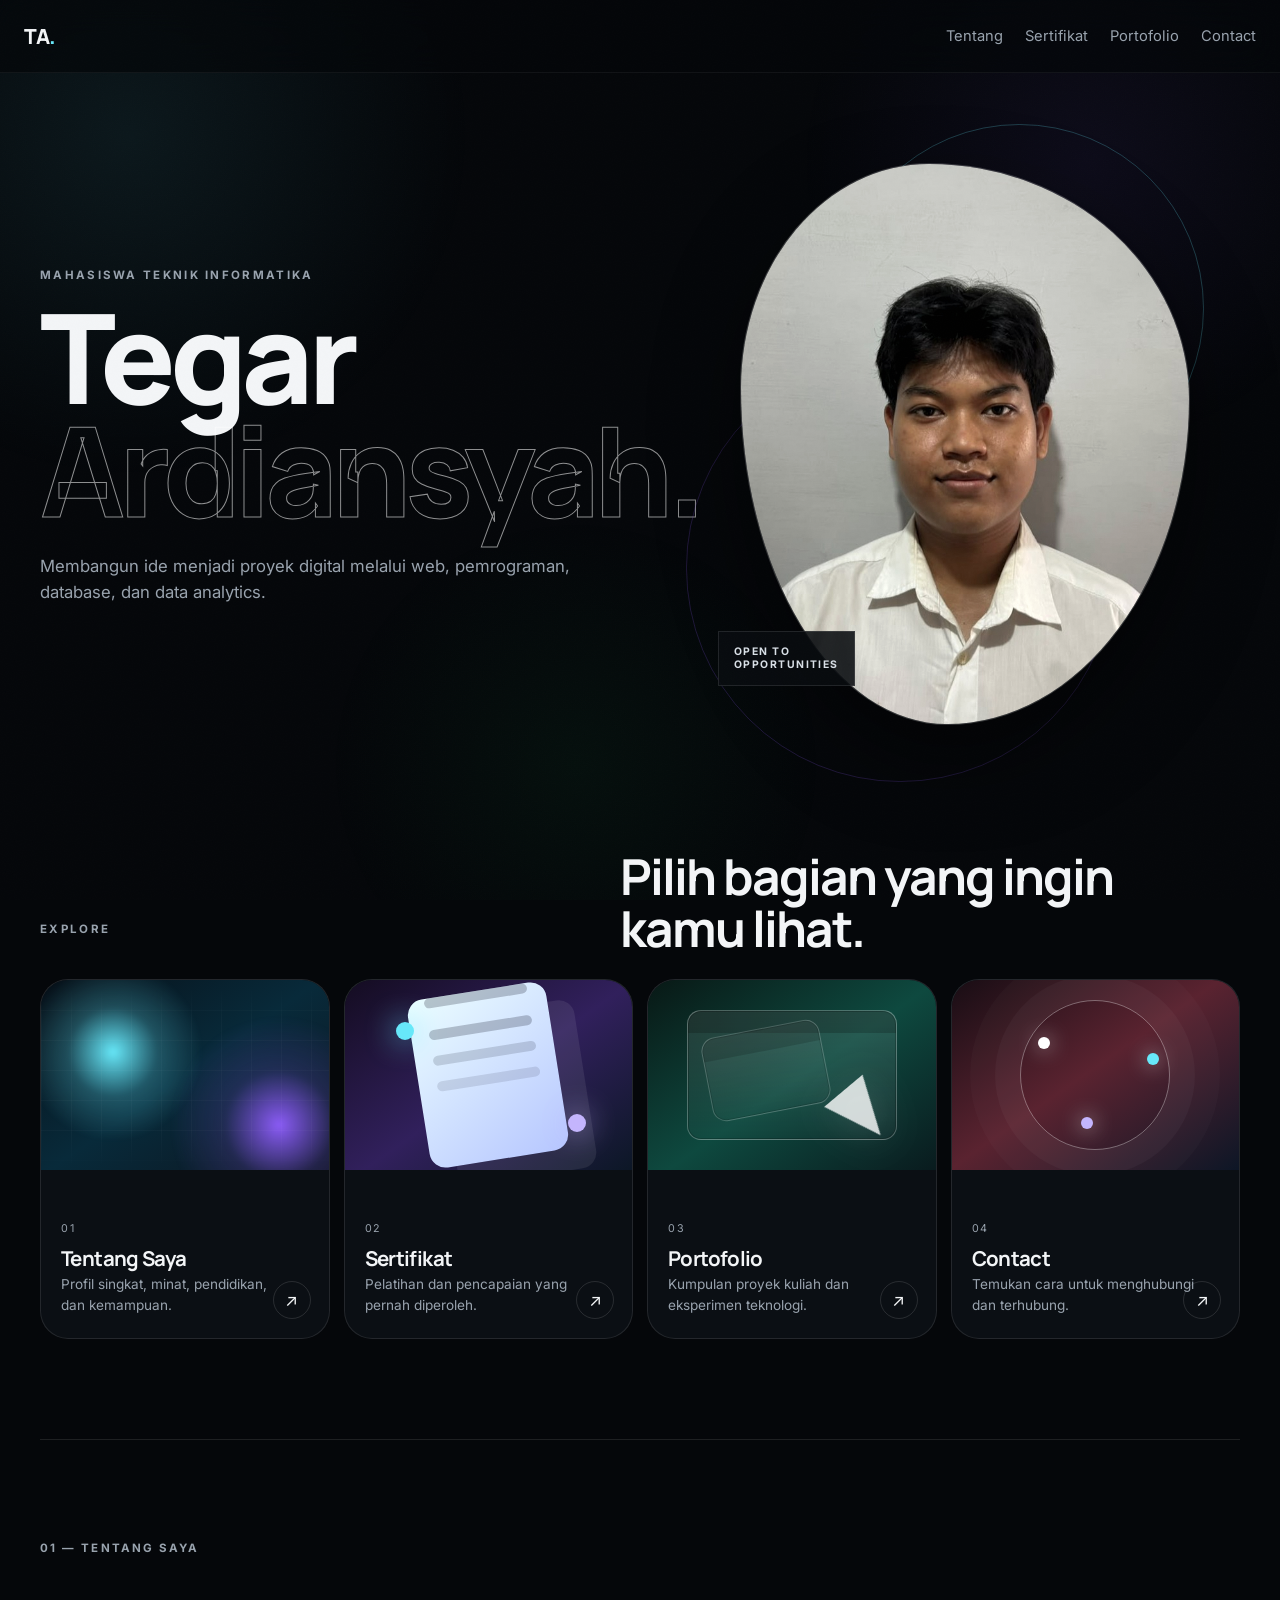
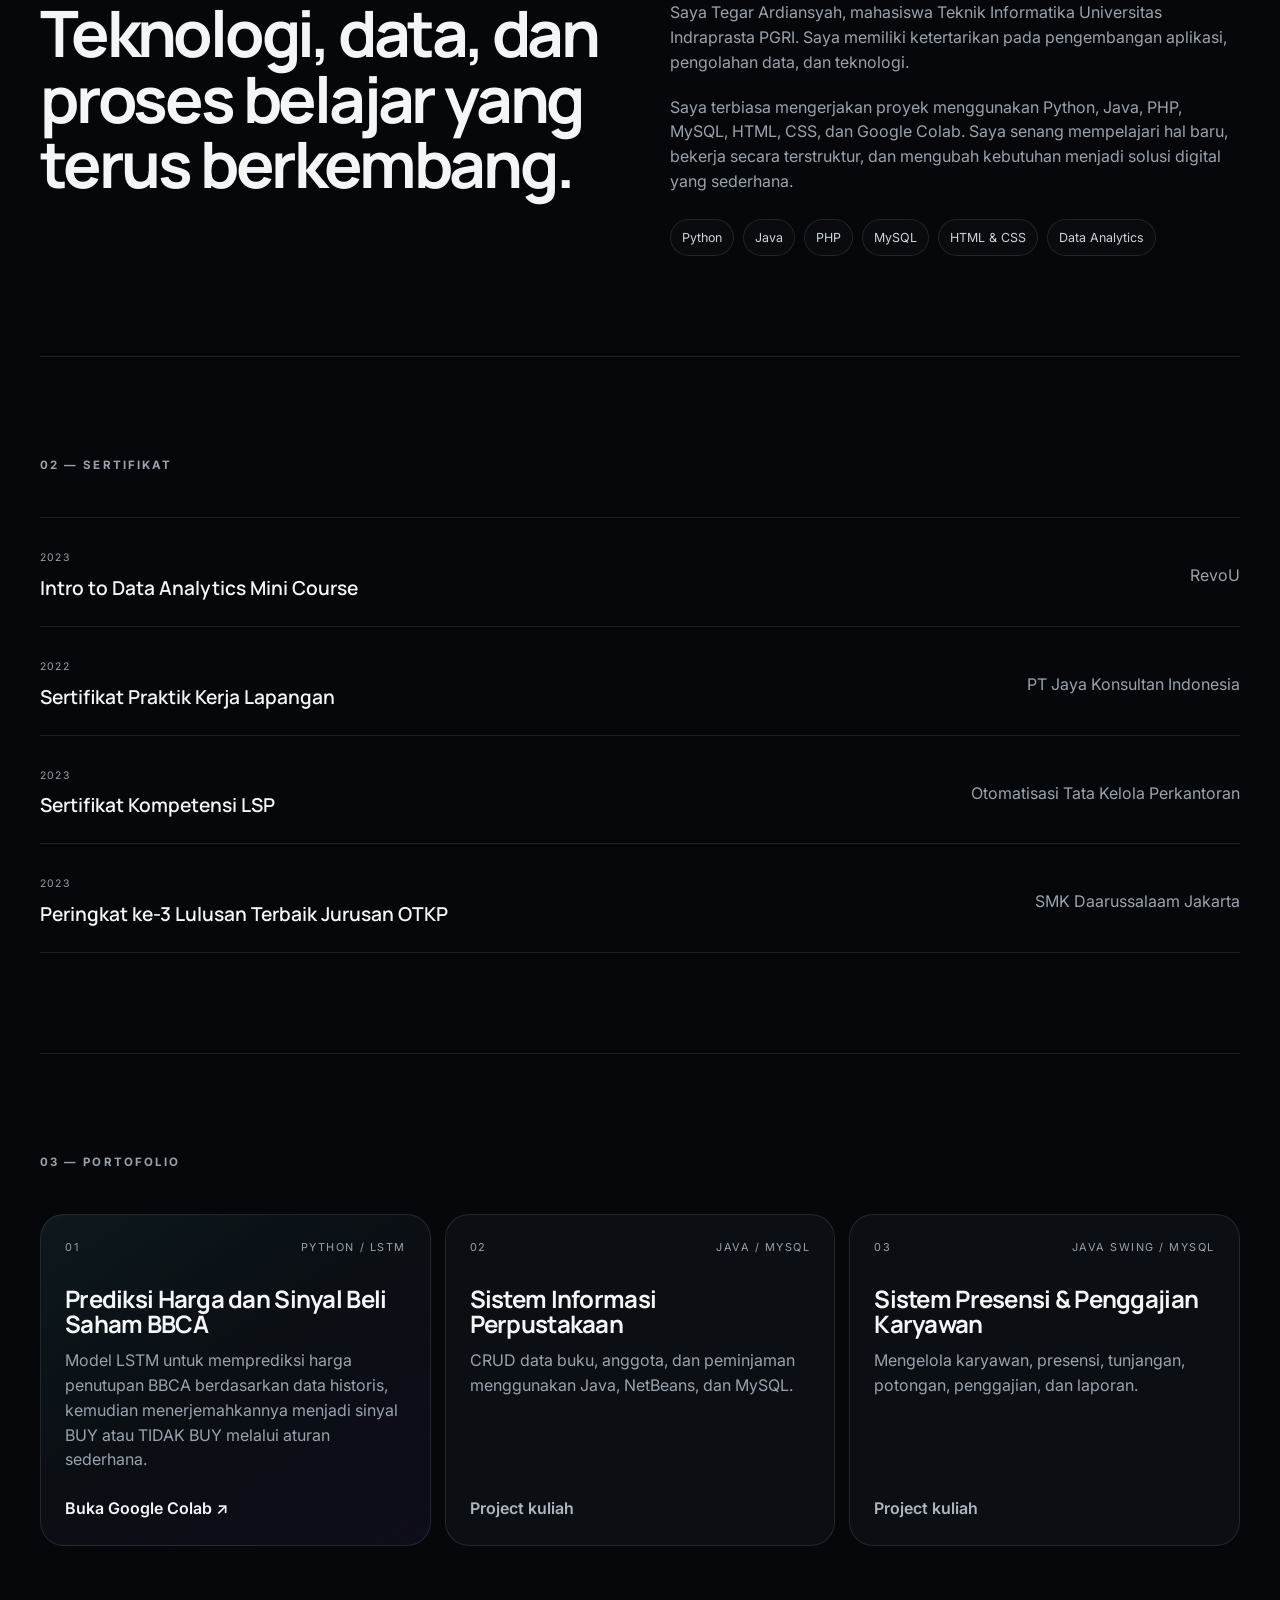
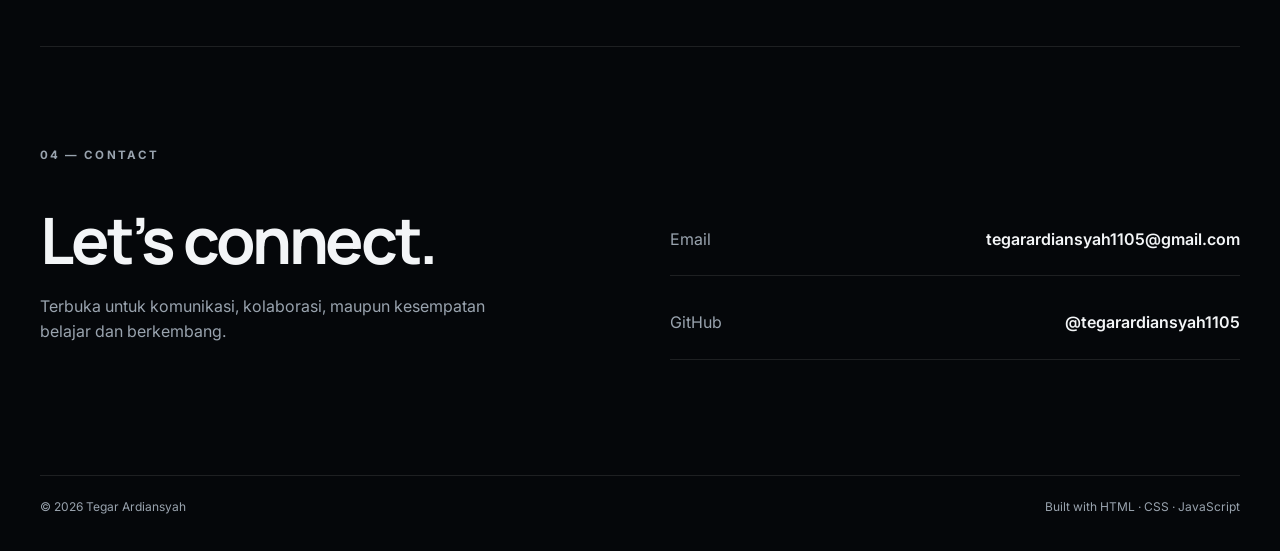
==== tegar-portfolio/index.html @ a0948909 "Portfolio website" ====
<!DOCTYPE html>
<html lang="id">
<head>
  <meta charset="UTF-8" />
  <meta name="viewport" content="width=device-width, initial-scale=1.0" />
  <meta name="description" content="Portfolio pribadi Tegar Ardiansyah — Mahasiswa Teknik Informatika." />
  <title>Portfolio Tegar Ardiansyah </title>
  <link rel="preconnect" href="https://fonts.googleapis.com">
  <link rel="preconnect" href="https://fonts.gstatic.com" crossorigin>
  <link href="https://fonts.googleapis.com/css2?family=Inter:wght@400;500;600;700&family=Manrope:wght@500;600;700;800&display=swap" rel="stylesheet">
  <link rel="stylesheet" href="style.css" />
</head>
<body>
  <div class="noise" aria-hidden="true"></div>

  <header class="site-header">
    <a class="brand" href="#home">TA<span>.</span></a>
    <nav class="top-nav" aria-label="Navigasi utama">
      <a href="#about">Tentang</a>
      <a href="#certificates">Sertifikat</a>
      <a href="#portfolio">Portofolio</a>
      <a href="#contact">Contact</a>
    </nav>
  </header>

  <main id="home">
    <section class="hero section-shell">
      <div class="hero-copy">
        <p class="eyebrow">MAHASISWA TEKNIK INFORMATIKA</p>
        <h1>Tegar<br><span>Ardiansyah.</span></h1>
        <p class="hero-text">
          Membangun ide menjadi proyek digital melalui web, pemrograman, database,
          dan data analytics.
        </p>
      </div>

      <div class="hero-portrait-wrap">
        <div class="hero-ring ring-one"></div>
        <div class="hero-ring ring-two"></div>
        <div class="hero-portrait">
          <img src="assets/profile.jpg" alt="Foto Tegar Ardiansyah" />
        </div>
        <div class="hero-tag">OPEN TO<br>OPPORTUNITIES</div>
      </div>
    </section>

    <section class="menu-section section-shell" aria-label="Menu portfolio">
      <div class="section-intro">
        <p class="eyebrow">EXPLORE</p>
        <h2>Pilih bagian yang ingin kamu lihat.</h2>
      </div>

      <div class="menu-grid">
        <a class="menu-card card-about" href="#about">
          <div class="card-art art-about" aria-hidden="true">
            <div class="orb orb-a"></div><div class="orb orb-b"></div><div class="grid-lines"></div>
          </div>
          <div class="menu-card-content">
            <span class="menu-index">01</span>
            <h3>Tentang Saya</h3>
            <p>Profil singkat, minat, pendidikan, dan kemampuan.</p>
            <span class="card-arrow">↗</span>
          </div>
        </a>

        <a class="menu-card card-certs" href="#certificates">
          <div class="card-art art-certs" aria-hidden="true">
            <div class="paper"></div><div class="spark spark-1"></div><div class="spark spark-2"></div>
          </div>
          <div class="menu-card-content">
            <span class="menu-index">02</span>
            <h3>Sertifikat</h3>
            <p>Pelatihan dan pencapaian yang pernah diperoleh.</p>
            <span class="card-arrow">↗</span>
          </div>
        </a>

        <a class="menu-card card-projects" href="#portfolio">
          <div class="card-art art-projects" aria-hidden="true">
            <div class="window"></div><div class="window window-small"></div><div class="cursor-shape"></div>
          </div>
          <div class="menu-card-content">
            <span class="menu-index">03</span>
            <h3>Portofolio</h3>
            <p>Kumpulan proyek kuliah dan eksperimen teknologi.</p>
            <span class="card-arrow">↗</span>
          </div>
        </a>

        <a class="menu-card card-contact" href="#contact">
          <div class="card-art art-contact" aria-hidden="true">
            <div class="pulse"></div><div class="mini-dot dot-1"></div><div class="mini-dot dot-2"></div><div class="mini-dot dot-3"></div>
          </div>
          <div class="menu-card-content">
            <span class="menu-index">04</span>
            <h3>Contact</h3>
            <p>Temukan cara untuk menghubungi dan terhubung.</p>
            <span class="card-arrow">↗</span>
          </div>
        </a>
      </div>
    </section>

    <section id="about" class="content-section section-shell">
      <div class="section-label">01 — TENTANG SAYA</div>
      <div class="two-col">
        <div>
          <h2>Teknologi, data, dan proses belajar yang terus berkembang.</h2>
        </div>
        <div class="content-text">
          <p>
            Saya Tegar Ardiansyah, mahasiswa Teknik Informatika Universitas Indraprasta PGRI.
            Saya memiliki ketertarikan pada pengembangan aplikasi, pengolahan data, dan teknologi.
          </p>
          <p>
            Saya terbiasa mengerjakan proyek menggunakan Python, Java, PHP, MySQL, HTML, CSS,
            dan Google Colab. Saya senang mempelajari hal baru, bekerja secara terstruktur,
            dan mengubah kebutuhan menjadi solusi digital yang sederhana.
          </p>
          <div class="skill-pills">
            <span>Python</span><span>Java</span><span>PHP</span><span>MySQL</span><span>HTML & CSS</span><span>Data Analytics</span>
          </div>
        </div>
      </div>
    </section>

    <section id="certificates" class="content-section section-shell">
      <div class="section-label">02 — SERTIFIKAT</div>
      <div class="certificate-list">
        <article class="certificate-item">
          <div><span class="mini-label">2023</span><h3>Intro to Data Analytics Mini Course</h3></div>
          <p>RevoU</p>
        </article>
        <article class="certificate-item">
          <div><span class="mini-label">2022</span><h3>Sertifikat Praktik Kerja Lapangan</h3></div>
          <p>PT Jaya Konsultan Indonesia</p>
        </article>
        <article class="certificate-item">
          <div><span class="mini-label">2023</span><h3>Sertifikat Kompetensi LSP</h3></div>
          <p>Otomatisasi Tata Kelola Perkantoran</p>
        </article>
        <article class="certificate-item">
          <div><span class="mini-label">2023</span><h3>Peringkat ke-3 Lulusan Terbaik Jurusan OTKP</h3></div>
          <p>SMK Daarussalaam Jakarta</p>
        </article>
      </div>
    </section>

    <section id="portfolio" class="content-section section-shell">
      <div class="section-label">03 — PORTOFOLIO</div>
      <div class="project-grid">
        <article class="project-card featured">
          <div class="project-topline"><span>01</span><span>PYTHON / LSTM</span></div>
          <h3>Prediksi Harga dan Sinyal Beli Saham BBCA</h3>
          <p>
            Model LSTM untuk memprediksi harga penutupan BBCA berdasarkan data historis,
            kemudian menerjemahkannya menjadi sinyal BUY atau TIDAK BUY melalui aturan sederhana.
          </p>
          <a class="project-link" href="https://colab.research.google.com/drive/17R1XZGJCWQVvDZsjvyKU3YsIcNLMNIYA?authuser=1" target="_blank" rel="noopener">Buka Google Colab ↗</a>
        </article>

        <article class="project-card">
          <div class="project-topline"><span>02</span><span>JAVA / MYSQL</span></div>
          <h3>Sistem Informasi Perpustakaan</h3>
          <p>CRUD data buku, anggota, dan peminjaman menggunakan Java, NetBeans, dan MySQL.</p>
          <span class="project-link muted">Project kuliah</span>
        </article>

        <article class="project-card">
          <div class="project-topline"><span>03</span><span>JAVA SWING / MYSQL</span></div>
          <h3>Sistem Presensi & Penggajian Karyawan</h3>
          <p>Mengelola karyawan, presensi, tunjangan, potongan, penggajian, dan laporan.</p>
          <span class="project-link muted">Project kuliah</span>
        </article>
      </div>
    </section>

    <section id="contact" class="content-section contact-section section-shell">
      <div class="section-label">04 — CONTACT</div>
      <div class="contact-layout">
        <div>
          <h2>Let’s connect.</h2>
          <p class="contact-note">Terbuka untuk komunikasi, kolaborasi, maupun kesempatan belajar dan berkembang.</p>
        </div>
        <div class="contact-links">
          <a href="mailto:tegarardiansyah1105@gmail.com">
            <span>Email</span><strong>tegarardiansyah1105@gmail.com</strong>
          </a>
          <a href="https://github.com/tegarardiansyah1105" target="_blank" rel="noopener">
            <span>GitHub</span><strong>@tegarardiansyah1105</strong>
          </a>
        </div>
      </div>
    </section>
  </main>

  <footer class="site-footer section-shell">
    <span>© <span id="year"></span> Tegar Ardiansyah</span>
    <span>Built with HTML · CSS · JavaScript</span>
  </footer>

  <script src="script.js"></script>
</body>
</html>
---- tegar-portfolio/style.css ----
:root {
  --bg: #05070a;
  --panel: #0b0f14;
  --panel-2: #10151c;
  --text: #f3f5f7;
  --muted: #99a3ae;
  --line: rgba(255,255,255,.10);
  --accent: #67e8f9;
  --accent-2: #8b5cf6;
  --accent-3: #22c55e;
  --max: 1200px;
  --radius: 28px;
}

* { box-sizing: border-box; }
html { scroll-behavior: smooth; }
body {
  margin: 0;
  font-family: Inter, system-ui, sans-serif;
  background: var(--bg);
  color: var(--text);
  line-height: 1.55;
}
a { color: inherit; text-decoration: none; }
img { max-width: 100%; display: block; }

body::before {
  content: "";
  position: fixed;
  inset: 0;
  pointer-events: none;
  background:
    radial-gradient(circle at 10% 15%, rgba(103,232,249,.08), transparent 25%),
    radial-gradient(circle at 85% 18%, rgba(139,92,246,.07), transparent 22%),
    radial-gradient(circle at 45% 85%, rgba(34,197,94,.05), transparent 24%);
  z-index: -2;
}
.noise { position: fixed; inset: 0; pointer-events:none; opacity:.025; z-index:999; background-image:url("data:image/svg+xml,%3Csvg xmlns='http://www.w3.org/2000/svg' width='180' height='180' viewBox='0 0 180 180'%3E%3Cfilter id='n'%3E%3CfeTurbulence type='fractalNoise' baseFrequency='.9' numOctaves='2' stitchTiles='stitch'/%3E%3C/filter%3E%3Crect width='100%25' height='100%25' filter='url(%23n)' opacity='.55'/%3E%3C/svg%3E"); }

.section-shell { width: min(var(--max), calc(100% - 48px)); margin: 0 auto; }
.site-header {
  position: sticky; top: 0; z-index: 50;
  display:flex; justify-content:space-between; align-items:center;
  padding: 20px 24px;
  background: rgba(5,7,10,.72); backdrop-filter: blur(18px);
  border-bottom: 1px solid rgba(255,255,255,.05);
}
.brand { font-family: Manrope, sans-serif; font-size: 1.3rem; font-weight: 800; letter-spacing: -.04em; }
.brand span { color: var(--accent); }
.top-nav { display:flex; gap: 22px; }
.top-nav a { color: var(--muted); font-size: .92rem; transition: color .25s ease; }
.top-nav a:hover { color: var(--text); }

.hero { min-height: 78vh; display:grid; grid-template-columns: 1.1fr .9fr; gap: 40px; align-items:center; padding: 90px 0 55px; }
.eyebrow { margin:0 0 16px; font-size:.72rem; font-weight:700; letter-spacing:.20em; color:var(--muted); }
.hero h1, .content-section h2 { font-family: Manrope, sans-serif; letter-spacing:-.05em; }
.hero h1 { font-size: clamp(4rem, 10vw, 7.8rem); line-height:.9; margin:0; font-weight:800; }
.hero h1 span { color: transparent; -webkit-text-stroke: 1px rgba(255,255,255,.55); }
.hero-text { max-width: 570px; color: var(--muted); font-size:1.05rem; margin-top: 28px; }
.hero-portrait-wrap { position:relative; width:min(470px,100%); margin-inline:auto; }
.hero-portrait { aspect-ratio: 4 / 5; border-radius: 42% 58% 54% 46% / 40% 42% 58% 60%; overflow:hidden; border:1px solid rgba(255,255,255,.18); box-shadow: 0 35px 80px rgba(0,0,0,.5); position:relative; z-index:2; }
.hero-portrait img { width:100%; height:100%; object-fit:cover; object-position:center 28%; filter:saturate(.9) contrast(1.03); }
.hero-ring { position:absolute; border-radius:50%; border:1px solid rgba(103,232,249,.23); }
.ring-one { width:82%; aspect-ratio:1; right:-3%; top:-7%; }
.ring-two { width:95%; aspect-ratio:1; left:-12%; bottom:-10%; border-color:rgba(139,92,246,.20); }
.hero-tag { position:absolute; left:-5%; bottom:7%; z-index:3; padding:13px 15px; background: rgba(10,13,17,.88); border:1px solid rgba(255,255,255,.1); font-size:.65rem; line-height:1.3; letter-spacing:.14em; font-weight:700; color:#d9e0e7; }

.menu-section { padding: 70px 0 100px; }
.section-intro { display:flex; justify-content:space-between; align-items:end; gap:30px; margin-bottom:25px; }
.section-intro h2 { margin:0; max-width:620px; font: 700 clamp(2rem,4vw,3.1rem)/1.05 Manrope, sans-serif; letter-spacing:-.04em; }
.menu-grid { display:grid; grid-template-columns:repeat(4,1fr); gap:14px; }
.menu-card { position:relative; min-height: 360px; background:var(--panel); border:1px solid var(--line); border-radius:var(--radius); overflow:hidden; display:flex; flex-direction:column; transition:transform .35s cubic-bezier(.2,.7,.2,1), border-color .35s ease, box-shadow .35s ease; }
.menu-card:hover { transform: translateY(-10px); border-color:rgba(255,255,255,.2); box-shadow: 0 30px 70px rgba(0,0,0,.36); }
.card-art { height:190px; position:relative; overflow:hidden; }
.menu-card-content { position:relative; z-index:2; padding:20px 20px 22px; margin-top:auto; }
.menu-index { font-size:.67rem; color:var(--muted); letter-spacing:.15em; }
.menu-card h3 { margin:9px 0 5px; font:700 1.28rem/1.05 Manrope, sans-serif; letter-spacing:-.03em; }
.menu-card p { margin:0; color:var(--muted); font-size:.85rem; max-width:230px; }
.card-arrow { position:absolute; right:18px; bottom:19px; width:38px; height:38px; display:grid; place-items:center; border:1px solid rgba(255,255,255,.12); border-radius:50%; font-size:1.05rem; transition:transform .25s ease, background .25s ease; }
.menu-card:hover .card-arrow { transform:translate(3px,-3px); background:rgba(255,255,255,.06); }

.art-about { background:linear-gradient(145deg, #071018, #082a3a 50%, #0c1520); }
.art-certs { background:linear-gradient(145deg, #140c21, #31205c 52%, #0c1726); }
.art-projects { background:linear-gradient(145deg, #081815, #0e493f 52%, #091b1e); }
.art-contact { background:linear-gradient(145deg, #180d14, #5a2330 48%, #0d1626); }
.orb { position:absolute; border-radius:50%; filter:blur(2px); }
.orb-a { width:180px;height:180px; left:-18px; top:-18px; background:radial-gradient(circle,#67e8f9 0,rgba(103,232,249,.25) 35%,transparent 70%); }
.orb-b { width:220px;height:220px; right:-60px; bottom:-65px; background:radial-gradient(circle,#8b5cf6 0,rgba(139,92,246,.18) 35%,transparent 70%); }
.grid-lines { position:absolute; inset:0; background:linear-gradient(rgba(255,255,255,.1) 1px, transparent 1px), linear-gradient(90deg,rgba(255,255,255,.1) 1px,transparent 1px); background-size:30px 30px; mask-image:linear-gradient(to bottom,transparent 0%,black 20%,black 80%,transparent 100%); opacity:.25; }
.paper { position:absolute; width:140px; height:170px; background:linear-gradient(145deg,#ecfeff,#b6c6ff); border-radius:16px; left:50%; top:50%; transform:translate(-50%,-50%) rotate(-9deg); box-shadow:25px 22px 0 rgba(255,255,255,.08); }
.paper::before, .paper::after { content:""; position:absolute; left:18px; right:18px; height:10px; border-radius:10px; background:rgba(24,30,48,.25); }
.paper::before { top:32px; box-shadow:0 26px 0 rgba(24,30,48,.16), 0 52px 0 rgba(24,30,48,.12); }
.spark { position:absolute; width:18px;height:18px; border-radius:50%; background:#67e8f9; box-shadow:0 0 30px #67e8f9; }
.spark-1 { left:18%; top:22%; }.spark-2 { right:16%; bottom:20%; background:#c4b5fd; box-shadow:0 0 30px #c4b5fd; }
.window { position:absolute; width:210px;height:130px; left:50%;top:50%;transform:translate(-50%,-50%); border:1px solid rgba(255,255,255,.25); border-radius:14px; background:linear-gradient(180deg,rgba(255,255,255,.12),rgba(255,255,255,.02)); box-shadow: inset 0 0 0 1px rgba(0,0,0,.2); }
.window::before { content:""; position:absolute; top:0;left:0;right:0;height:22px;background:rgba(0,0,0,.2); border-radius:14px 14px 0 0; }
.window-small { width:120px;height:85px; left:20%;top:25%; transform:rotate(-11deg); opacity:.7; }
.cursor-shape { position:absolute; width:0;height:0;border-left:25px solid transparent;border-right:25px solid transparent;border-top:58px solid rgba(255,255,255,.8); transform:rotate(-40deg); right:17%;bottom:15%; filter:drop-shadow(0 8px 18px rgba(255,255,255,.18)); }
.pulse { position:absolute;width:150px;height:150px;border-radius:50%;border:1px solid rgba(255,255,255,.35);left:50%;top:50%;transform:translate(-50%,-50%);box-shadow:0 0 0 25px rgba(255,255,255,.03), 0 0 0 50px rgba(255,255,255,.02); }
.mini-dot { width:12px;height:12px;border-radius:50%;position:absolute; background:#fff; box-shadow:0 0 20px rgba(255,255,255,.7); }
.dot-1 { left:30%;top:30%; }.dot-2 { right:28%;top:38%; background:#67e8f9; }.dot-3 { left:45%;bottom:22%; background:#c4b5fd; }

.content-section { padding: 100px 0; border-top:1px solid var(--line); }
.section-label { font-size:.72rem; letter-spacing:.18em; font-weight:700; color:var(--muted); margin-bottom:42px; }
.two-col, .contact-layout { display:grid; grid-template-columns:1fr 1fr; gap:60px; }
.content-section h2 { margin:0; font-size:clamp(2.5rem,5vw,4.6rem); line-height:1.02; }
.content-text p { color:var(--muted); font-size:1rem; margin-top:0; margin-bottom:20px; }
.skill-pills { display:flex; flex-wrap:wrap; gap:9px; margin-top:25px; }
.skill-pills span { padding:8px 11px; border-radius:999px; border:1px solid var(--line); background:rgba(255,255,255,.02); color:#cbd5df; font-size:.78rem; }
.certificate-list { border-top:1px solid var(--line); }
.certificate-item { display:flex; justify-content:space-between; gap:25px; padding:25px 0; border-bottom:1px solid var(--line); }
.certificate-item h3 { margin:7px 0 0; font:600 1.2rem Manrope, sans-serif; }
.certificate-item p { margin:20px 0 0; color:var(--muted); text-align:right; }
.mini-label { font-size:.65rem; letter-spacing:.12em; color:var(--muted); }
.project-grid { display:grid; grid-template-columns:repeat(3,1fr); gap:14px; }
.project-card { background:var(--panel); border:1px solid var(--line); border-radius:24px; padding:24px; min-height:300px; display:flex; flex-direction:column; }
.project-card.featured { background:linear-gradient(145deg,rgba(103,232,249,.08),rgba(11,15,20,1) 48%,rgba(139,92,246,.07)); }
.project-topline { display:flex; justify-content:space-between; gap:12px; color:var(--muted); font-size:.68rem; letter-spacing:.14em; }
.project-card h3 { margin:30px 0 12px; font:700 1.5rem/1.05 Manrope,sans-serif; letter-spacing:-.03em; }
.project-card p { color:var(--muted); margin:0; }
.project-link { margin-top:auto; display:inline-flex; align-items:center; gap:8px; padding-top:24px; font-weight:600; color:var(--text); }
.project-link:hover { color:var(--accent); }
.project-link.muted { color:#aeb6c0; }
.contact-section { padding-bottom: 115px; }
.contact-note { max-width:480px; color:var(--muted); font-size:1rem; margin-top:22px; }
.contact-links { display:grid; gap:14px; }
.contact-links a { padding:20px 0; border-bottom:1px solid var(--line); display:flex; justify-content:space-between; gap:20px; }
.contact-links span { color:var(--muted); }
.contact-links strong { font-weight:600; text-align:right; }
.site-footer { border-top:1px solid var(--line); padding:22px 0 35px; display:flex; justify-content:space-between; gap:20px; color:var(--muted); font-size:.75rem; }

@media (max-width: 980px) {
  .menu-grid { grid-template-columns:repeat(2,1fr); }
  .project-grid { grid-template-columns:1fr; }
}
@media (max-width: 760px) {
  .section-shell { width:min(var(--max), calc(100% - 30px)); }
  .site-header { padding:16px 15px; }
  .top-nav { gap:12px; }
  .top-nav a { font-size:.75rem; }
  .hero { grid-template-columns:1fr; padding-top:55px; }
  .hero-copy { order:1; }.hero-portrait-wrap { order:0; width:min(350px,88vw); }
  .hero h1 { font-size:clamp(3.4rem,16vw,5.5rem); }
  .section-intro, .two-col, .contact-layout { grid-template-columns:1fr; display:grid; gap:20px; }
  .menu-grid { grid-template-columns:1fr; }
  .menu-card { min-height:320px; }
  .certificate-item { display:grid; grid-template-columns:1fr; gap:4px; }
  .certificate-item p { text-align:left; margin:0; }
  .contact-links a { flex-direction:column; }
  .contact-links strong { text-align:left; word-break:break-word; }
  .site-footer { flex-direction:column; }
}
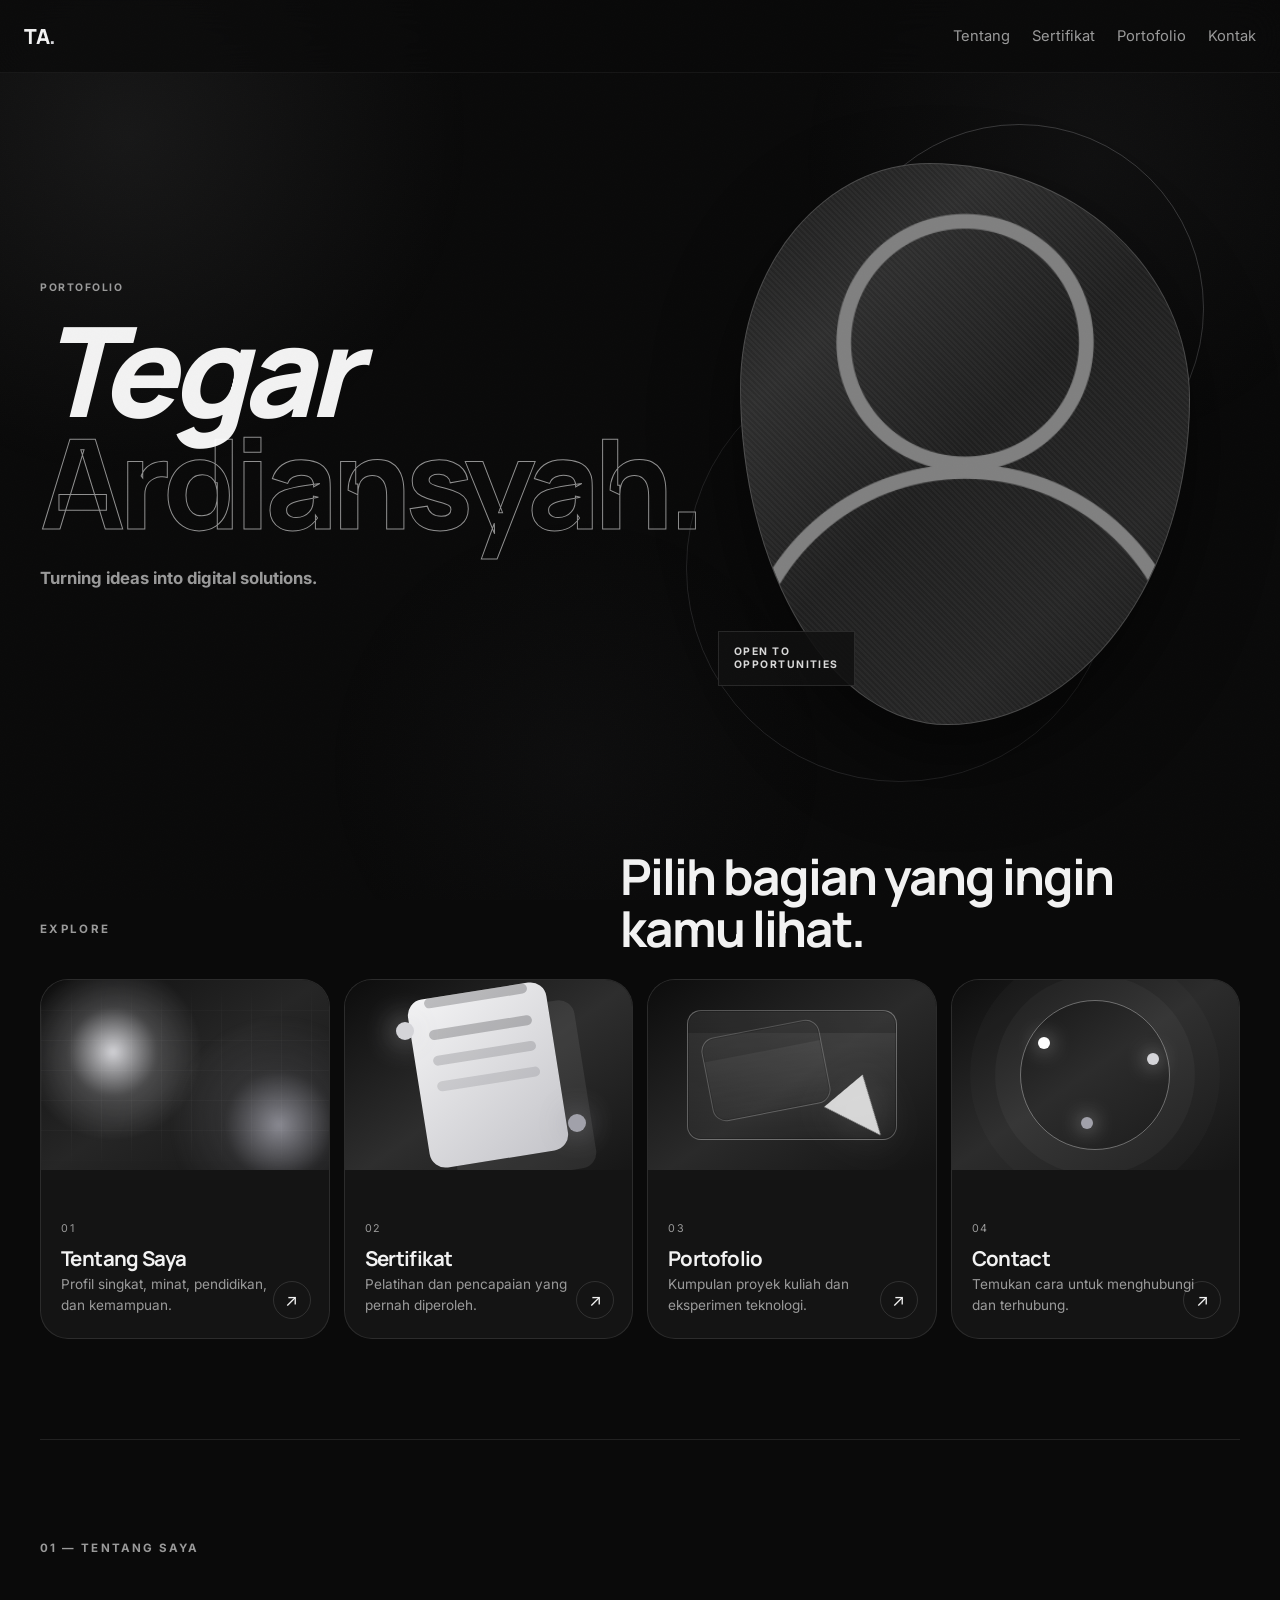
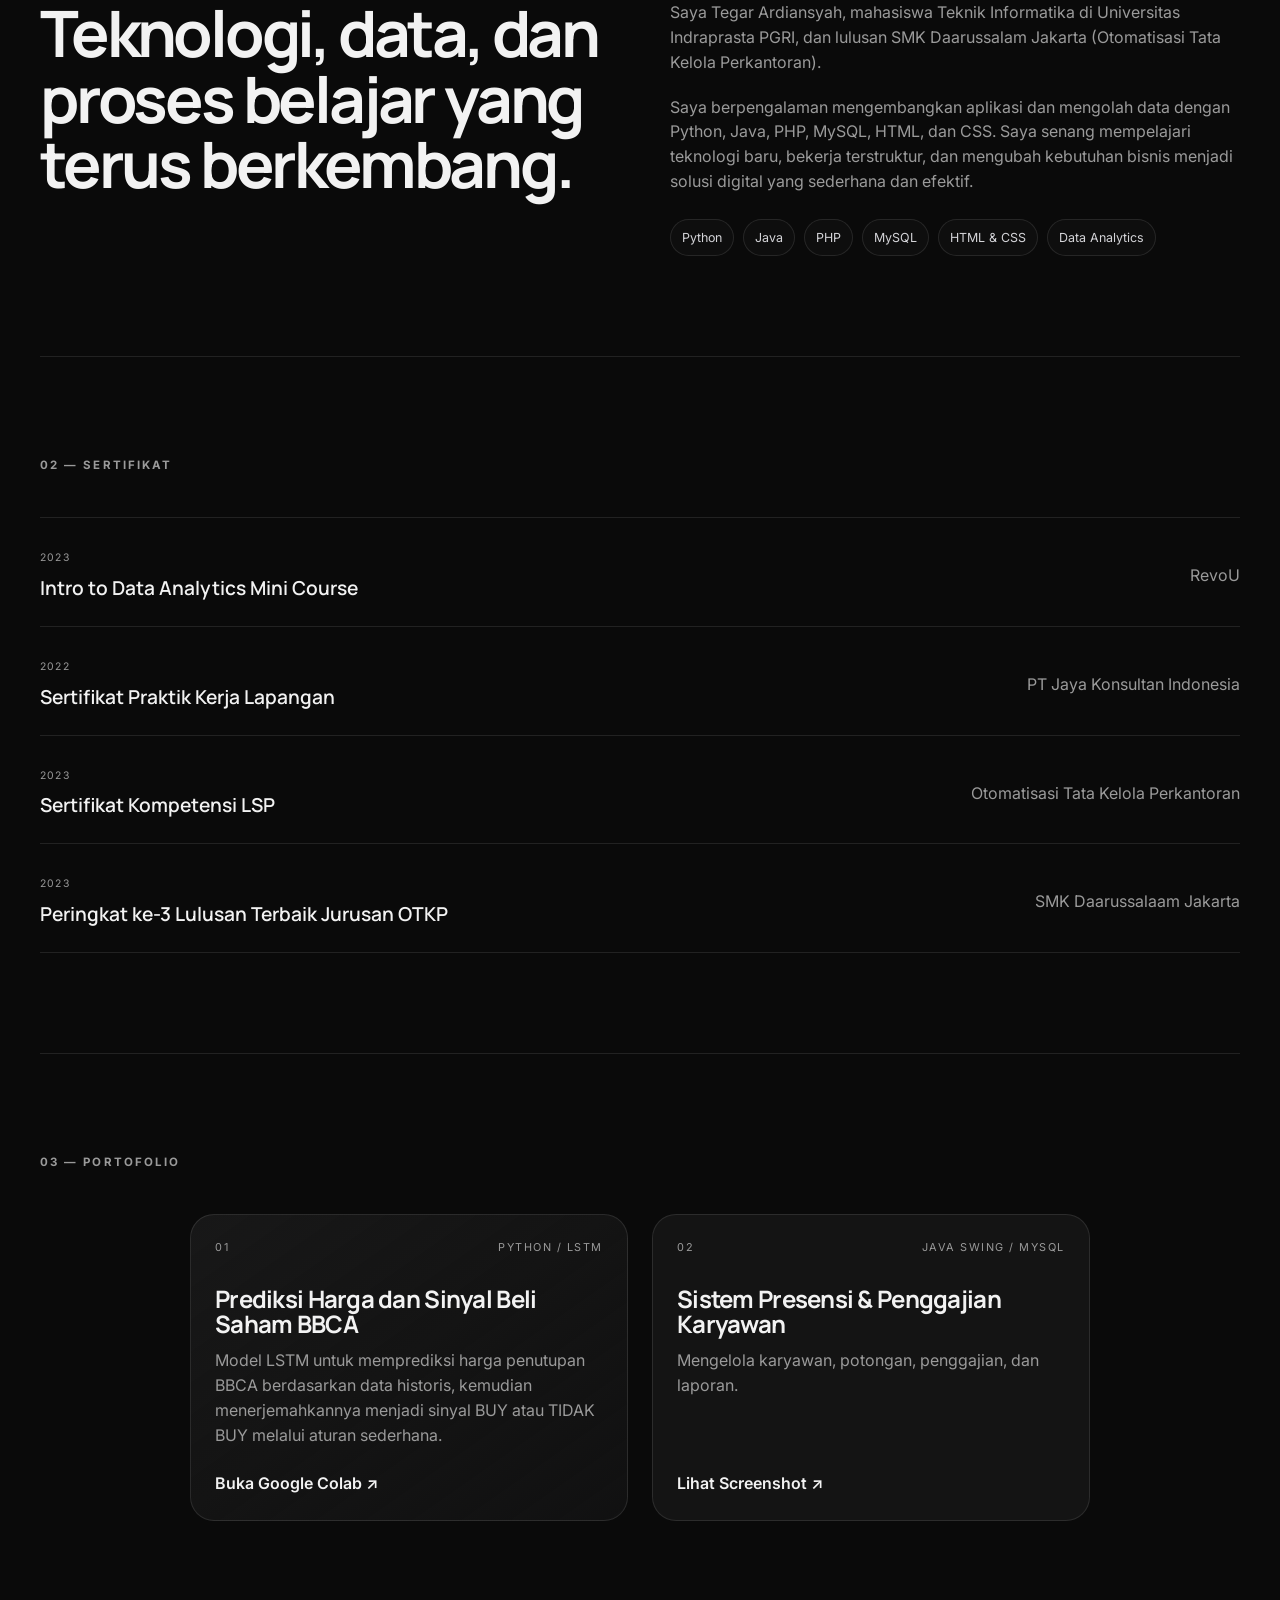
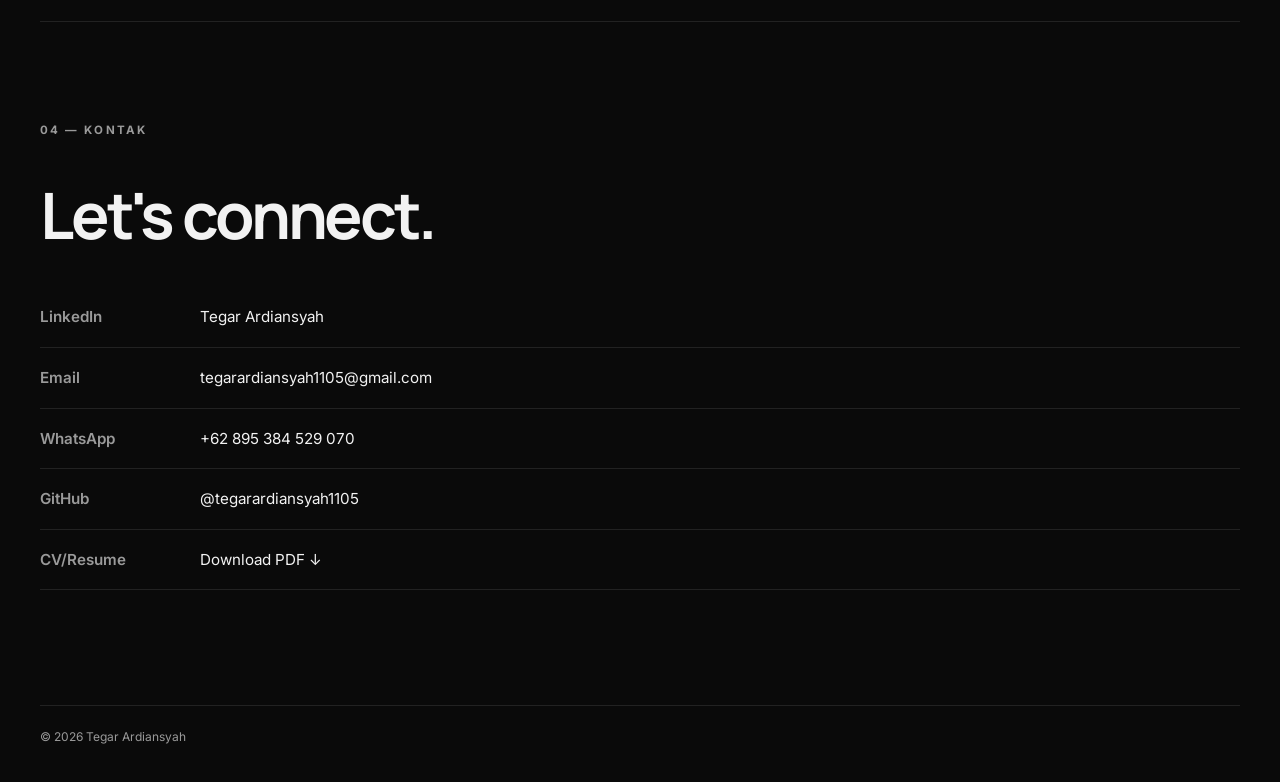
==== commit 488617b8: "first commit" ====
--- a/tegar-portfolio/index.html
+++ b/tegar-portfolio/index.html
@@ -3,8 +3,8 @@
 <head>
   <meta charset="UTF-8" />
   <meta name="viewport" content="width=device-width, initial-scale=1.0" />
-  <meta name="description" content="Portfolio pribadi Tegar Ardiansyah — Mahasiswa Teknik Informatika." />
-  <title>Portfolio Tegar Ardiansyah </title>
+  <meta name="description" content="--Tegar Ardiansyah--" />
+  <title>Portofolio Tegar Ardiansyah </title>
   <link rel="preconnect" href="https://fonts.googleapis.com">
   <link rel="preconnect" href="https://fonts.gstatic.com" crossorigin>
   <link href="https://fonts.googleapis.com/css2?family=Inter:wght@400;500;600;700&family=Manrope:wght@500;600;700;800&display=swap" rel="stylesheet">
@@ -19,18 +19,17 @@
       <a href="#about">Tentang</a>
       <a href="#certificates">Sertifikat</a>
       <a href="#portfolio">Portofolio</a>
-      <a href="#contact">Contact</a>
+      <a href="#contact">Kontak</a>
     </nav>
   </header>
 
   <main id="home">
     <section class="hero section-shell">
       <div class="hero-copy">
-        <p class="eyebrow">MAHASISWA TEKNIK INFORMATIKA</p>
-        <h1>Tegar<br><span>Ardiansyah.</span></h1>
+        <p class="portfolio-label">PORTOFOLIO</p>
+        <h1><i>Tegar</i><br><span>Ardiansyah.</span></h1>
         <p class="hero-text">
-          Membangun ide menjadi proyek digital melalui web, pemrograman, database,
-          dan data analytics.
+          <b>Turning ideas into digital solutions.</b>
         </p>
       </div>
 
@@ -38,7 +37,7 @@
         <div class="hero-ring ring-one"></div>
         <div class="hero-ring ring-two"></div>
         <div class="hero-portrait">
-          <img src="assets/profile.jpg" alt="Foto Tegar Ardiansyah" />
+          <img src="assets/assets.profile.jpg" alt="Foto" />
         </div>
         <div class="hero-tag">OPEN TO<br>OPPORTUNITIES</div>
       </div>
@@ -109,13 +108,13 @@
         </div>
         <div class="content-text">
           <p>
-            Saya Tegar Ardiansyah, mahasiswa Teknik Informatika Universitas Indraprasta PGRI.
-            Saya memiliki ketertarikan pada pengembangan aplikasi, pengolahan data, dan teknologi.
+            Saya Tegar Ardiansyah, mahasiswa Teknik Informatika di Universitas Indraprasta PGRI, 
+            dan lulusan SMK Daarussalam Jakarta (Otomatisasi Tata Kelola Perkantoran).
           </p>
           <p>
-            Saya terbiasa mengerjakan proyek menggunakan Python, Java, PHP, MySQL, HTML, CSS,
-            dan Google Colab. Saya senang mempelajari hal baru, bekerja secara terstruktur,
-            dan mengubah kebutuhan menjadi solusi digital yang sederhana.
+            Saya berpengalaman mengembangkan aplikasi dan mengolah data dengan Python, Java, PHP, MySQL, HTML,
+            dan CSS. Saya senang mempelajari teknologi baru, bekerja terstruktur, dan mengubah kebutuhan bisnis 
+            menjadi solusi digital yang sederhana dan efektif.
           </p>
           <div class="skill-pills">
             <span>Python</span><span>Java</span><span>PHP</span><span>MySQL</span><span>HTML & CSS</span><span>Data Analytics</span>
@@ -127,24 +126,37 @@
     <section id="certificates" class="content-section section-shell">
       <div class="section-label">02 — SERTIFIKAT</div>
       <div class="certificate-list">
-        <article class="certificate-item">
+        <article class="certificate-item" data-cert="cert1">
           <div><span class="mini-label">2023</span><h3>Intro to Data Analytics Mini Course</h3></div>
           <p>RevoU</p>
-        </article>
-        <article class="certificate-item">
+          <span class="cert-hint">Klik untuk lihat sertifikat</span>
+        </article>
+        <article class="certificate-item" data-cert="cert2">
           <div><span class="mini-label">2022</span><h3>Sertifikat Praktik Kerja Lapangan</h3></div>
           <p>PT Jaya Konsultan Indonesia</p>
-        </article>
-        <article class="certificate-item">
+          <span class="cert-hint">Klik untuk lihat sertifikat</span>
+        </article>
+        <article class="certificate-item" data-cert="cert3">
           <div><span class="mini-label">2023</span><h3>Sertifikat Kompetensi LSP</h3></div>
           <p>Otomatisasi Tata Kelola Perkantoran</p>
-        </article>
-        <article class="certificate-item">
+          <span class="cert-hint">Klik untuk lihat sertifikat</span>
+        </article>
+        <article class="certificate-item" data-cert="cert4">
           <div><span class="mini-label">2023</span><h3>Peringkat ke-3 Lulusan Terbaik Jurusan OTKP</h3></div>
           <p>SMK Daarussalaam Jakarta</p>
-        </article>
-      </div>
-    </section>
+          <span class="cert-hint">Klik untuk lihat sertifikat</span>
+        </article>
+      </div>
+    </section>
+
+    <!-- Modal untuk menampilkan sertifikat -->
+    <div id="cert-modal" class="cert-modal">
+      <div class="cert-modal-overlay"></div>
+      <div class="cert-modal-content">
+        <button class="cert-modal-close">&times;</button>
+        <img id="cert-image" src="" alt="Sertifikat" />
+      </div>
+    </div>
 
     <section id="portfolio" class="content-section section-shell">
       <div class="section-label">03 — PORTOFOLIO</div>
@@ -156,38 +168,51 @@
             Model LSTM untuk memprediksi harga penutupan BBCA berdasarkan data historis,
             kemudian menerjemahkannya menjadi sinyal BUY atau TIDAK BUY melalui aturan sederhana.
           </p>
-          <a class="project-link" href="https://colab.research.google.com/drive/17R1XZGJCWQVvDZsjvyKU3YsIcNLMNIYA?authuser=1" target="_blank" rel="noopener">Buka Google Colab ↗</a>
-        </article>
-
-        <article class="project-card">
-          <div class="project-topline"><span>02</span><span>JAVA / MYSQL</span></div>
-          <h3>Sistem Informasi Perpustakaan</h3>
-          <p>CRUD data buku, anggota, dan peminjaman menggunakan Java, NetBeans, dan MySQL.</p>
-          <span class="project-link muted">Project kuliah</span>
-        </article>
-
-        <article class="project-card">
-          <div class="project-topline"><span>03</span><span>JAVA SWING / MYSQL</span></div>
+          <a class="project-link" href="https://colab.research.google.com/drive/1E12eVBjyRJW5mieoF2InKq4ipH2Xnr5z#scrollTo=GbngzHoCekBw" target="_blank" rel="noopener">Buka Google Colab ↗</a>
+        </article>
+
+        <article class="project-card" data-project="proj2">
+          <div class="project-topline"><span>02</span><span>JAVA SWING / MYSQL</span></div>
           <h3>Sistem Presensi & Penggajian Karyawan</h3>
-          <p>Mengelola karyawan, presensi, tunjangan, potongan, penggajian, dan laporan.</p>
-          <span class="project-link muted">Project kuliah</span>
-        </article>
-      </div>
-    </section>
+          <p>Mengelola karyawan, potongan, penggajian, dan laporan.</p>
+          <span class="project-link">Lihat Screenshot ↗</span>
+        </article>
+      </div>
+    </section>
+
+    <!-- Modal untuk menampilkan project screenshot -->
+    <div id="project-modal" class="project-modal">
+      <div class="project-modal-overlay"></div>
+      <div class="project-modal-content">
+        <button class="project-modal-close">&times;</button>
+        <img id="project-image" src="" alt="Project Screenshot" />
+      </div>
+    </div>
 
     <section id="contact" class="content-section contact-section section-shell">
-      <div class="section-label">04 — CONTACT</div>
+      <div class="section-label">04 — KONTAK</div>
       <div class="contact-layout">
-        <div>
-          <h2>Let’s connect.</h2>
-          <p class="contact-note">Terbuka untuk komunikasi, kolaborasi, maupun kesempatan belajar dan berkembang.</p>
-        </div>
+        <h2>Let's connect.</h2>
         <div class="contact-links">
+          <a href="https://www.linkedin.com/in/tegar-ardiansyah-85959b347/" target="_blank" rel="noopener">
+            <span class="contact-label">LinkedIn</span>
+            <span class="contact-value">Tegar Ardiansyah</span>
+          </a>
           <a href="mailto:tegarardiansyah1105@gmail.com">
-            <span>Email</span><strong>tegarardiansyah1105@gmail.com</strong>
+            <span class="contact-label">Email</span>
+            <span class="contact-value">tegarardiansyah1105@gmail.com</span>
+          </a>
+          <a href="https://wa.me/62895384529070" target="_blank" rel="noopener">
+            <span class="contact-label">WhatsApp</span>
+            <span class="contact-value">+62 895 384 529 070</span>
           </a>
           <a href="https://github.com/tegarardiansyah1105" target="_blank" rel="noopener">
-            <span>GitHub</span><strong>@tegarardiansyah1105</strong>
+            <span class="contact-label">GitHub</span>
+            <span class="contact-value">@tegarardiansyah1105</span>
+          </a>
+          <a href="assets/CV_Tegar_Ardiansyah.pdf" download>
+            <span class="contact-label">CV/Resume</span>
+            <span class="contact-value">Download PDF ↓</span>
           </a>
         </div>
       </div>
@@ -196,9 +221,8 @@
 
   <footer class="site-footer section-shell">
     <span>© <span id="year"></span> Tegar Ardiansyah</span>
-    <span>Built with HTML · CSS · JavaScript</span>
   </footer>
 
   <script src="script.js"></script>
 </body>
-</html>
+</html>
--- a/tegar-portfolio/style.css
+++ b/tegar-portfolio/style.css
@@ -1,13 +1,13 @@
 :root {
-  --bg: #05070a;
-  --panel: #0b0f14;
-  --panel-2: #10151c;
-  --text: #f3f5f7;
-  --muted: #99a3ae;
+  --bg: #0a0a0a;
+  --panel: #141414;
+  --panel-2: #1c1c1c;
+  --text: #f2f2f2;
+  --muted: #9a9a9a;
   --line: rgba(255,255,255,.10);
-  --accent: #67e8f9;
-  --accent-2: #8b5cf6;
-  --accent-3: #22c55e;
+  --accent: #d4d4d8;
+  --accent-2: #8a8a92;
+  --accent-3: #52525b;
   --max: 1200px;
   --radius: 28px;
 }
@@ -30,9 +30,9 @@
   inset: 0;
   pointer-events: none;
   background:
-    radial-gradient(circle at 10% 15%, rgba(103,232,249,.08), transparent 25%),
-    radial-gradient(circle at 85% 18%, rgba(139,92,246,.07), transparent 22%),
-    radial-gradient(circle at 45% 85%, rgba(34,197,94,.05), transparent 24%);
+    radial-gradient(circle at 10% 15%, rgba(212,212,216,.07), transparent 25%),
+    radial-gradient(circle at 85% 18%, rgba(138,138,146,.06), transparent 22%),
+    radial-gradient(circle at 45% 85%, rgba(82,82,91,.06), transparent 24%);
   z-index: -2;
 }
 .noise { position: fixed; inset: 0; pointer-events:none; opacity:.025; z-index:999; background-image:url("data:image/svg+xml,%3Csvg xmlns='http://www.w3.org/2000/svg' width='180' height='180' viewBox='0 0 180 180'%3E%3Cfilter id='n'%3E%3CfeTurbulence type='fractalNoise' baseFrequency='.9' numOctaves='2' stitchTiles='stitch'/%3E%3C/filter%3E%3Crect width='100%25' height='100%25' filter='url(%23n)' opacity='.55'/%3E%3C/svg%3E"); }
@@ -42,7 +42,7 @@
   position: sticky; top: 0; z-index: 50;
   display:flex; justify-content:space-between; align-items:center;
   padding: 20px 24px;
-  background: rgba(5,7,10,.72); backdrop-filter: blur(18px);
+  background: rgba(10,10,10,.72); backdrop-filter: blur(18px);
   border-bottom: 1px solid rgba(255,255,255,.05);
 }
 .brand { font-family: Manrope, sans-serif; font-size: 1.3rem; font-weight: 800; letter-spacing: -.04em; }
@@ -52,25 +52,27 @@
 .top-nav a:hover { color: var(--text); }
 
 .hero { min-height: 78vh; display:grid; grid-template-columns: 1.1fr .9fr; gap: 40px; align-items:center; padding: 90px 0 55px; }
+.portfolio-label { margin:0 0 16px; font-size:.65rem; font-weight:700; letter-spacing:.15em; color:var(--muted); text-transform:uppercase; }
 .eyebrow { margin:0 0 16px; font-size:.72rem; font-weight:700; letter-spacing:.20em; color:var(--muted); }
 .hero h1, .content-section h2 { font-family: Manrope, sans-serif; letter-spacing:-.05em; }
 .hero h1 { font-size: clamp(4rem, 10vw, 7.8rem); line-height:.9; margin:0; font-weight:800; }
 .hero h1 span { color: transparent; -webkit-text-stroke: 1px rgba(255,255,255,.55); }
 .hero-text { max-width: 570px; color: var(--muted); font-size:1.05rem; margin-top: 28px; }
 .hero-portrait-wrap { position:relative; width:min(470px,100%); margin-inline:auto; }
-.hero-portrait { aspect-ratio: 4 / 5; border-radius: 42% 58% 54% 46% / 40% 42% 58% 60%; overflow:hidden; border:1px solid rgba(255,255,255,.18); box-shadow: 0 35px 80px rgba(0,0,0,.5); position:relative; z-index:2; }
-.hero-portrait img { width:100%; height:100%; object-fit:cover; object-position:center 28%; filter:saturate(.9) contrast(1.03); }
-.hero-ring { position:absolute; border-radius:50%; border:1px solid rgba(103,232,249,.23); }
+.hero-portrait { aspect-ratio: 4 / 5; border-radius: 42% 58% 54% 46% / 40% 42% 58% 60%; overflow:hidden; border:1px solid rgba(255,255,255,.18); box-shadow: 0 35px 80px rgba(0,0,0,.5); position:relative; z-index:2; background:linear-gradient(135deg, #1a1a1a 0%, #2d2d2d 25%, #1f1f1f 50%, #252525 75%, #1a1a1a 100%); }
+.hero-portrait::before { content:""; position:absolute; inset:0; background:repeating-linear-gradient(45deg, rgba(255,255,255,.03) 0px, rgba(255,255,255,.03) 2px, transparent 2px, transparent 4px); pointer-events:none; }
+.hero-portrait img { width:100%; height:100%; object-fit:cover; object-position:center 28%; filter:saturate(.9) contrast(1.03); position:relative; z-index:1; }
+.hero-ring { position:absolute; border-radius:50%; border:1px solid rgba(212,212,216,.22); }
 .ring-one { width:82%; aspect-ratio:1; right:-3%; top:-7%; }
-.ring-two { width:95%; aspect-ratio:1; left:-12%; bottom:-10%; border-color:rgba(139,92,246,.20); }
-.hero-tag { position:absolute; left:-5%; bottom:7%; z-index:3; padding:13px 15px; background: rgba(10,13,17,.88); border:1px solid rgba(255,255,255,.1); font-size:.65rem; line-height:1.3; letter-spacing:.14em; font-weight:700; color:#d9e0e7; }
+.ring-two { width:95%; aspect-ratio:1; left:-12%; bottom:-10%; border-color:rgba(138,138,146,.20); }
+.hero-tag { position:absolute; left:-5%; bottom:7%; z-index:3; padding:13px 15px; background: rgba(16,16,16,.88); border:1px solid rgba(255,255,255,.1); font-size:.65rem; line-height:1.3; letter-spacing:.14em; font-weight:700; color:#d9d9d9; }
 
 .menu-section { padding: 70px 0 100px; }
 .section-intro { display:flex; justify-content:space-between; align-items:end; gap:30px; margin-bottom:25px; }
 .section-intro h2 { margin:0; max-width:620px; font: 700 clamp(2rem,4vw,3.1rem)/1.05 Manrope, sans-serif; letter-spacing:-.04em; }
 .menu-grid { display:grid; grid-template-columns:repeat(4,1fr); gap:14px; }
 .menu-card { position:relative; min-height: 360px; background:var(--panel); border:1px solid var(--line); border-radius:var(--radius); overflow:hidden; display:flex; flex-direction:column; transition:transform .35s cubic-bezier(.2,.7,.2,1), border-color .35s ease, box-shadow .35s ease; }
-.menu-card:hover { transform: translateY(-10px); border-color:rgba(255,255,255,.2); box-shadow: 0 30px 70px rgba(0,0,0,.36); }
+.menu-card:hover { transform: translateY(-10px); border-color:rgba(255,255,255,.2); box-shadow: 0 30px 70px rgba(0,0,0,.45); }
 .card-art { height:190px; position:relative; overflow:hidden; }
 .menu-card-content { position:relative; z-index:2; padding:20px 20px 22px; margin-top:auto; }
 .menu-index { font-size:.67rem; color:var(--muted); letter-spacing:.15em; }
@@ -79,26 +81,26 @@
 .card-arrow { position:absolute; right:18px; bottom:19px; width:38px; height:38px; display:grid; place-items:center; border:1px solid rgba(255,255,255,.12); border-radius:50%; font-size:1.05rem; transition:transform .25s ease, background .25s ease; }
 .menu-card:hover .card-arrow { transform:translate(3px,-3px); background:rgba(255,255,255,.06); }
 
-.art-about { background:linear-gradient(145deg, #071018, #082a3a 50%, #0c1520); }
-.art-certs { background:linear-gradient(145deg, #140c21, #31205c 52%, #0c1726); }
-.art-projects { background:linear-gradient(145deg, #081815, #0e493f 52%, #091b1e); }
-.art-contact { background:linear-gradient(145deg, #180d14, #5a2330 48%, #0d1626); }
+.art-about { background:linear-gradient(145deg, #0e0e0e, #262626 50%, #141414); }
+.art-certs { background:linear-gradient(145deg, #0c0c0c, #2e2e2e 52%, #161616); }
+.art-projects { background:linear-gradient(145deg, #0c0c0c, #2a2a2a 52%, #131313); }
+.art-contact { background:linear-gradient(145deg, #0d0d0d, #2c2c2c 48%, #151515); }
 .orb { position:absolute; border-radius:50%; filter:blur(2px); }
-.orb-a { width:180px;height:180px; left:-18px; top:-18px; background:radial-gradient(circle,#67e8f9 0,rgba(103,232,249,.25) 35%,transparent 70%); }
-.orb-b { width:220px;height:220px; right:-60px; bottom:-65px; background:radial-gradient(circle,#8b5cf6 0,rgba(139,92,246,.18) 35%,transparent 70%); }
+.orb-a { width:180px;height:180px; left:-18px; top:-18px; background:radial-gradient(circle,#d4d4d8 0,rgba(212,212,216,.22) 35%,transparent 70%); }
+.orb-b { width:220px;height:220px; right:-60px; bottom:-65px; background:radial-gradient(circle,#8a8a92 0,rgba(138,138,146,.16) 35%,transparent 70%); }
 .grid-lines { position:absolute; inset:0; background:linear-gradient(rgba(255,255,255,.1) 1px, transparent 1px), linear-gradient(90deg,rgba(255,255,255,.1) 1px,transparent 1px); background-size:30px 30px; mask-image:linear-gradient(to bottom,transparent 0%,black 20%,black 80%,transparent 100%); opacity:.25; }
-.paper { position:absolute; width:140px; height:170px; background:linear-gradient(145deg,#ecfeff,#b6c6ff); border-radius:16px; left:50%; top:50%; transform:translate(-50%,-50%) rotate(-9deg); box-shadow:25px 22px 0 rgba(255,255,255,.08); }
-.paper::before, .paper::after { content:""; position:absolute; left:18px; right:18px; height:10px; border-radius:10px; background:rgba(24,30,48,.25); }
-.paper::before { top:32px; box-shadow:0 26px 0 rgba(24,30,48,.16), 0 52px 0 rgba(24,30,48,.12); }
-.spark { position:absolute; width:18px;height:18px; border-radius:50%; background:#67e8f9; box-shadow:0 0 30px #67e8f9; }
-.spark-1 { left:18%; top:22%; }.spark-2 { right:16%; bottom:20%; background:#c4b5fd; box-shadow:0 0 30px #c4b5fd; }
+.paper { position:absolute; width:140px; height:170px; background:linear-gradient(145deg,#f4f4f5,#c4c4c9); border-radius:16px; left:50%; top:50%; transform:translate(-50%,-50%) rotate(-9deg); box-shadow:25px 22px 0 rgba(255,255,255,.08); }
+.paper::before, .paper::after { content:""; position:absolute; left:18px; right:18px; height:10px; border-radius:10px; background:rgba(30,30,32,.25); }
+.paper::before { top:32px; box-shadow:0 26px 0 rgba(30,30,32,.16), 0 52px 0 rgba(30,30,32,.12); }
+.spark { position:absolute; width:18px;height:18px; border-radius:50%; background:#d4d4d8; box-shadow:0 0 30px #d4d4d8; }
+.spark-1 { left:18%; top:22%; }.spark-2 { right:16%; bottom:20%; background:#a1a1aa; box-shadow:0 0 30px #a1a1aa; }
 .window { position:absolute; width:210px;height:130px; left:50%;top:50%;transform:translate(-50%,-50%); border:1px solid rgba(255,255,255,.25); border-radius:14px; background:linear-gradient(180deg,rgba(255,255,255,.12),rgba(255,255,255,.02)); box-shadow: inset 0 0 0 1px rgba(0,0,0,.2); }
 .window::before { content:""; position:absolute; top:0;left:0;right:0;height:22px;background:rgba(0,0,0,.2); border-radius:14px 14px 0 0; }
 .window-small { width:120px;height:85px; left:20%;top:25%; transform:rotate(-11deg); opacity:.7; }
 .cursor-shape { position:absolute; width:0;height:0;border-left:25px solid transparent;border-right:25px solid transparent;border-top:58px solid rgba(255,255,255,.8); transform:rotate(-40deg); right:17%;bottom:15%; filter:drop-shadow(0 8px 18px rgba(255,255,255,.18)); }
 .pulse { position:absolute;width:150px;height:150px;border-radius:50%;border:1px solid rgba(255,255,255,.35);left:50%;top:50%;transform:translate(-50%,-50%);box-shadow:0 0 0 25px rgba(255,255,255,.03), 0 0 0 50px rgba(255,255,255,.02); }
 .mini-dot { width:12px;height:12px;border-radius:50%;position:absolute; background:#fff; box-shadow:0 0 20px rgba(255,255,255,.7); }
-.dot-1 { left:30%;top:30%; }.dot-2 { right:28%;top:38%; background:#67e8f9; }.dot-3 { left:45%;bottom:22%; background:#c4b5fd; }
+.dot-1 { left:30%;top:30%; }.dot-2 { right:28%;top:38%; background:#d4d4d8; }.dot-3 { left:45%;bottom:22%; background:#a1a1aa; }
 
 .content-section { padding: 100px 0; border-top:1px solid var(--line); }
 .section-label { font-size:.72rem; letter-spacing:.18em; font-weight:700; color:var(--muted); margin-bottom:42px; }
@@ -106,32 +108,65 @@
 .content-section h2 { margin:0; font-size:clamp(2.5rem,5vw,4.6rem); line-height:1.02; }
 .content-text p { color:var(--muted); font-size:1rem; margin-top:0; margin-bottom:20px; }
 .skill-pills { display:flex; flex-wrap:wrap; gap:9px; margin-top:25px; }
-.skill-pills span { padding:8px 11px; border-radius:999px; border:1px solid var(--line); background:rgba(255,255,255,.02); color:#cbd5df; font-size:.78rem; }
+.skill-pills span { padding:8px 11px; border-radius:999px; border:1px solid var(--line); background:rgba(255,255,255,.02); color:#d4d4d8; font-size:.78rem; }
 .certificate-list { border-top:1px solid var(--line); }
-.certificate-item { display:flex; justify-content:space-between; gap:25px; padding:25px 0; border-bottom:1px solid var(--line); }
+.certificate-item { display:flex; justify-content:space-between; gap:25px; padding:25px 0; border-bottom:1px solid var(--line); cursor:pointer; transition: opacity .25s ease; }
+.certificate-item:hover { opacity:.8; }
 .certificate-item h3 { margin:7px 0 0; font:600 1.2rem Manrope, sans-serif; }
 .certificate-item p { margin:20px 0 0; color:var(--muted); text-align:right; }
+.cert-hint { display:none; font-size:.7rem; color:var(--accent); letter-spacing:.08em; margin-top:8px; }
+.certificate-item:hover .cert-hint { display:inline; }
 .mini-label { font-size:.65rem; letter-spacing:.12em; color:var(--muted); }
-.project-grid { display:grid; grid-template-columns:repeat(3,1fr); gap:14px; }
-.project-card { background:var(--panel); border:1px solid var(--line); border-radius:24px; padding:24px; min-height:300px; display:flex; flex-direction:column; }
-.project-card.featured { background:linear-gradient(145deg,rgba(103,232,249,.08),rgba(11,15,20,1) 48%,rgba(139,92,246,.07)); }
+
+/* Modal Styling */
+.cert-modal { display:none; position:fixed; inset:0; z-index:1000; }
+.cert-modal.active { display:flex; align-items:center; justify-content:center; }
+.cert-modal-overlay { position:absolute; inset:0; background:rgba(0,0,0,.85); backdrop-filter:blur(4px); }
+.cert-modal-content { position:relative; z-index:10; background:var(--panel); border:1px solid var(--line); border-radius:var(--radius); padding:24px; max-width:90%; max-height:90vh; overflow:auto; box-shadow:0 25px 50px rgba(0,0,0,.5); }
+.cert-modal-content img { width:100%; height:auto; display:block; border-radius:16px; }
+.cert-modal-close { position:absolute; top:16px; right:16px; background:rgba(255,255,255,.1); border:1px solid rgba(255,255,255,.2); color:var(--text); font-size:28px; width:40px; height:40px; border-radius:50%; cursor:pointer; display:flex; align-items:center; justify-content:center; transition:background .25s ease, transform .25s ease; z-index:11; padding:0; }
+.cert-modal-close:hover { background:rgba(255,255,255,.15); transform:rotate(90deg); }
+
+@media (max-width: 760px) {
+  .cert-modal-content { max-width:95%; max-height:85vh; padding:16px; }
+  .cert-modal-close { width:36px; height:36px; font-size:24px; }
+}
+.project-grid { display:grid; grid-template-columns:repeat(2,1fr); gap:24px; max-width:900px; margin:0 auto; }
+.project-card { background:var(--panel); border:1px solid var(--line); border-radius:24px; padding:24px; min-height:300px; display:flex; flex-direction:column; transition: transform .25s ease, border-color .25s ease; }
+.project-card:hover { transform: translateY(-5px); border-color:rgba(255,255,255,.15); }
+.project-card[data-project] { cursor:pointer; }
+.project-card.featured { background:linear-gradient(145deg,rgba(212,212,216,.07),rgba(20,20,20,1) 48%,rgba(138,138,146,.06)); }
 .project-topline { display:flex; justify-content:space-between; gap:12px; color:var(--muted); font-size:.68rem; letter-spacing:.14em; }
 .project-card h3 { margin:30px 0 12px; font:700 1.5rem/1.05 Manrope,sans-serif; letter-spacing:-.03em; }
 .project-card p { color:var(--muted); margin:0; }
-.project-link { margin-top:auto; display:inline-flex; align-items:center; gap:8px; padding-top:24px; font-weight:600; color:var(--text); }
+.project-link { margin-top:auto; display:inline-flex; align-items:center; gap:8px; padding-top:24px; font-weight:600; color:var(--text); transition: color .25s ease; }
 .project-link:hover { color:var(--accent); }
-.project-link.muted { color:#aeb6c0; }
+.project-link.muted { color:#9a9a9a; }
+
+/* Project Modal Styling */
+.project-modal { display:none; position:fixed; inset:0; z-index:1000; }
+.project-modal.active { display:flex; align-items:center; justify-content:center; }
+.project-modal-overlay { position:absolute; inset:0; background:rgba(0,0,0,.85); backdrop-filter:blur(4px); }
+.project-modal-content { position:relative; z-index:10; background:var(--panel); border:1px solid var(--line); border-radius:var(--radius); padding:24px; max-width:90%; max-height:90vh; overflow:auto; box-shadow:0 25px 50px rgba(0,0,0,.5); }
+.project-modal-content img { width:100%; height:auto; display:block; border-radius:16px; }
+.project-modal-close { position:absolute; top:16px; right:16px; background:rgba(255,255,255,.1); border:1px solid rgba(255,255,255,.2); color:var(--text); font-size:28px; width:40px; height:40px; border-radius:50%; cursor:pointer; display:flex; align-items:center; justify-content:center; transition:background .25s ease, transform .25s ease; z-index:11; padding:0; }
+.project-modal-close:hover { background:rgba(255,255,255,.15); transform:rotate(90deg); }
+
 .contact-section { padding-bottom: 115px; }
+.contact-layout { display:flex; flex-direction:column; gap:40px; }
+.contact-layout h2 { margin:0; font-size:clamp(2.5rem,5vw,4.6rem); line-height:1.02; }
 .contact-note { max-width:480px; color:var(--muted); font-size:1rem; margin-top:22px; }
-.contact-links { display:grid; gap:14px; }
-.contact-links a { padding:20px 0; border-bottom:1px solid var(--line); display:flex; justify-content:space-between; gap:20px; }
-.contact-links span { color:var(--muted); }
-.contact-links strong { font-weight:600; text-align:right; }
+.contact-links { display:flex; flex-direction:column; gap:0; }
+.contact-links a { padding:18px 0; border-bottom:1px solid var(--line); display:flex; gap:40px; align-items:center; transition: all .25s ease; }
+.contact-links a:hover { padding-left:8px; }
+.contact-label { color:var(--muted); font-size:.95rem; min-width:120px; font-weight:600; }
+.contact-value { color:var(--text); font-size:.95rem; word-break:break-word; }
+.contact-links a:hover .contact-value { color:var(--accent); }
 .site-footer { border-top:1px solid var(--line); padding:22px 0 35px; display:flex; justify-content:space-between; gap:20px; color:var(--muted); font-size:.75rem; }
 
 @media (max-width: 980px) {
   .menu-grid { grid-template-columns:repeat(2,1fr); }
-  .project-grid { grid-template-columns:1fr; }
+  .project-grid { grid-template-columns:1fr; max-width:100%; }
 }
 @media (max-width: 760px) {
   .section-shell { width:min(var(--max), calc(100% - 30px)); }
@@ -141,12 +176,17 @@
   .hero { grid-template-columns:1fr; padding-top:55px; }
   .hero-copy { order:1; }.hero-portrait-wrap { order:0; width:min(350px,88vw); }
   .hero h1 { font-size:clamp(3.4rem,16vw,5.5rem); }
-  .section-intro, .two-col, .contact-layout { grid-template-columns:1fr; display:grid; gap:20px; }
+  .section-intro, .contact-layout { grid-template-columns:1fr; display:grid; gap:20px; }
   .menu-grid { grid-template-columns:1fr; }
   .menu-card { min-height:320px; }
+  .project-grid { grid-template-columns:1fr; }
+  .two-col { grid-template-columns:1fr; gap:20px; }
   .certificate-item { display:grid; grid-template-columns:1fr; gap:4px; }
   .certificate-item p { text-align:left; margin:0; }
-  .contact-links a { flex-direction:column; }
-  .contact-links strong { text-align:left; word-break:break-word; }
+  .contact-links a { flex-direction:column; gap:8px; align-items:flex-start; }
+  .contact-label { min-width:auto; }
   .site-footer { flex-direction:column; }
-}
+  .project-modal-content { max-width:95%; max-height:85vh; padding:16px; }
+  .project-modal-close { width:36px; height:36px; font-size:24px; }
+  .cert-modal-content { max-width:95%; max-height:85vh; padding:16px; }
+}
